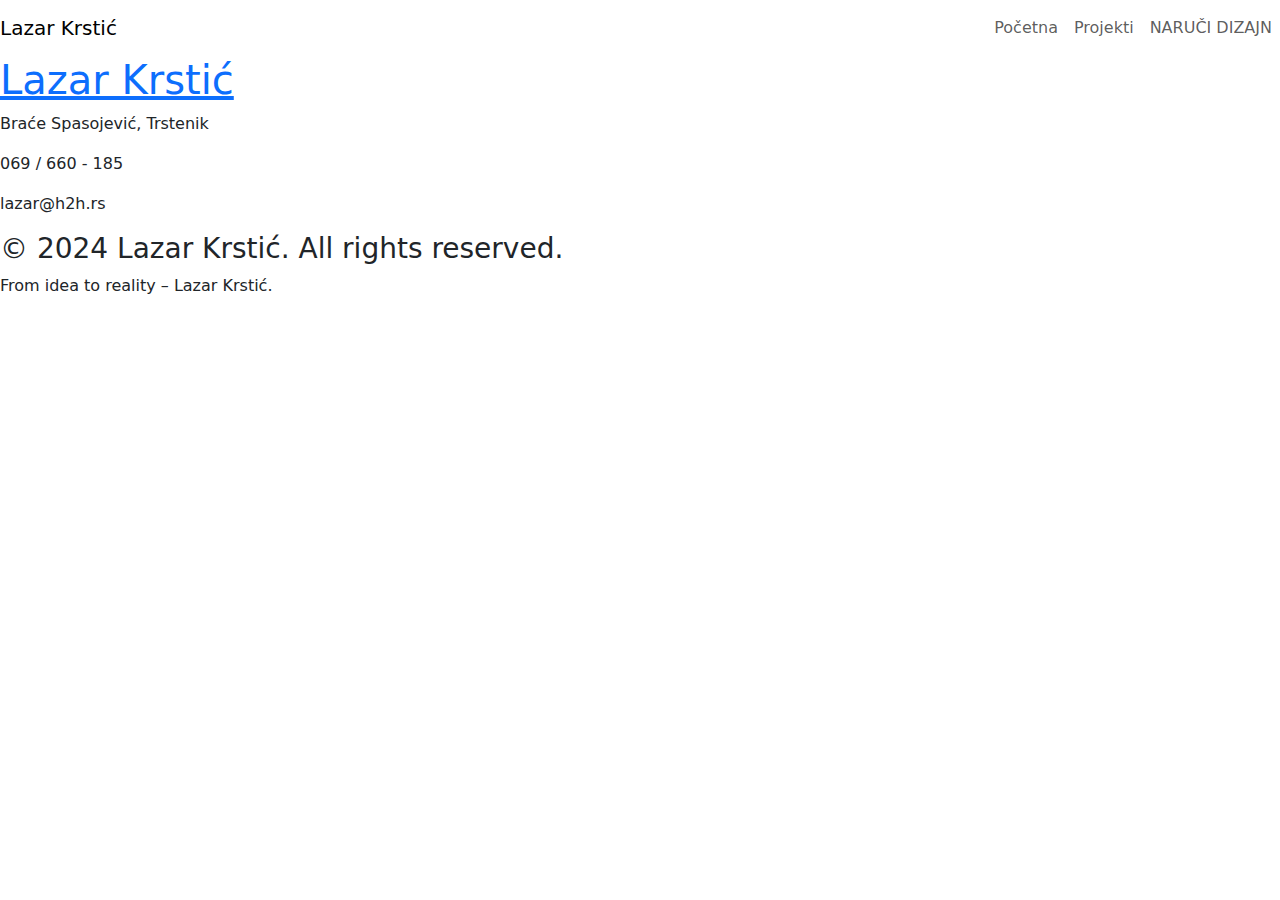
==== order.html @ b0a6ca9a "Add files via upload" ====
<!doctype html>
<html lang="en">
  <head>
    <meta charset="utf-8">
    <meta name="viewport" content="width=device-width, initial-scale=1">
    <title>LK-Početna</title>
    <link rel="icon" href="assets/icon.png" type="image/png"> <!-- Dodato za favicon -->
    <link href="https://cdn.jsdelivr.net/npm/bootstrap@5.3.3/dist/css/bootstrap.min.css" rel="stylesheet" integrity="sha384-QWTKZyjpPEjISv5WaRU9OFeRpok6YctnYmDr5pNlyT2bRjXh0JMhjY6hW+ALEwIH" crossorigin="anonymous">
    <link rel="stylesheet" href="css/style.css">
    <link rel="stylesheet" href="https://cdn.jsdelivr.net/npm/swiper@11/swiper-bundle.min.css"/>
    <link rel="stylesheet" href="https://unpkg.com/swiper/swiper-bundle.min.css">


</head>
  <body>
    <!-- Custom cursor -->
    <div class="custom-cursor"></div>
    
    <!-- Navbar -->
    <nav class="navbar navbar-expand-lg">
      <a class="navbar-brand" href="index.html">Lazar Krstić</a>
      <button class="navbar-toggler" type="button" data-bs-toggle="collapse" data-bs-target="#navbarNav" aria-controls="navbarNav" aria-expanded="false" aria-label="Toggle navigation">
        <span class="navbar-toggler-icon"></span>
      </button>
      <div class="collapse navbar-collapse justify-content-end" id="navbarNav">
        <ul class="navbar-nav">
          <li class="nav-item">
            <a class="nav-link" id="home-link" href="index.html">Početna</a>
          </li>
          <li class="nav-item">
            <a class="nav-link" id="projects-link" href="projects.html">Projekti</a>
          </li>
          <li class="nav-item">
            <a class="nav-link button-link" id="order-link" href="order.html">NARUČI DIZAJN</a>
          </li>
        </ul>
      </div>
    </nav>

    <!-- Footer -->
    <footer class="custom-footer">
      <div class="footer-left">
        <h1><a href="index.html" class="footer-link">Lazar Krstić</a></h1>
      </div>
      <div class="footer-right">
        <p>Braće Spasojević, Trstenik</p>
        <p>069 / 660 - 185</p>
        <p>lazar@h2h.rs</p>
        <h3>&copy; 2024 Lazar Krstić. All rights reserved.</h3>
        <p>From idea to reality – Lazar Krstić.</p>
      </div>
    </footer>
  
    <!-- Scripts -->
      <script src="https://cdn.jsdelivr.net/npm/bootstrap@5.3.3/dist/js/bootstrap.bundle.min.js" integrity="sha384-YvpcrYf0tY3lHB60NNkmXc5s9fDVZLESaAA55NDzOxhy9GkcIdslK1eN7N6jIeHz" crossorigin="anonymous"></script>
      <script src="https://code.jquery.com/jquery-3.6.0.min.js"></script>
      <script src="js/script.js"></script>
      <script src="https://cdn.jsdelivr.net/npm/swiper@11/swiper-bundle.min.js"></script>
  </body>
</html>
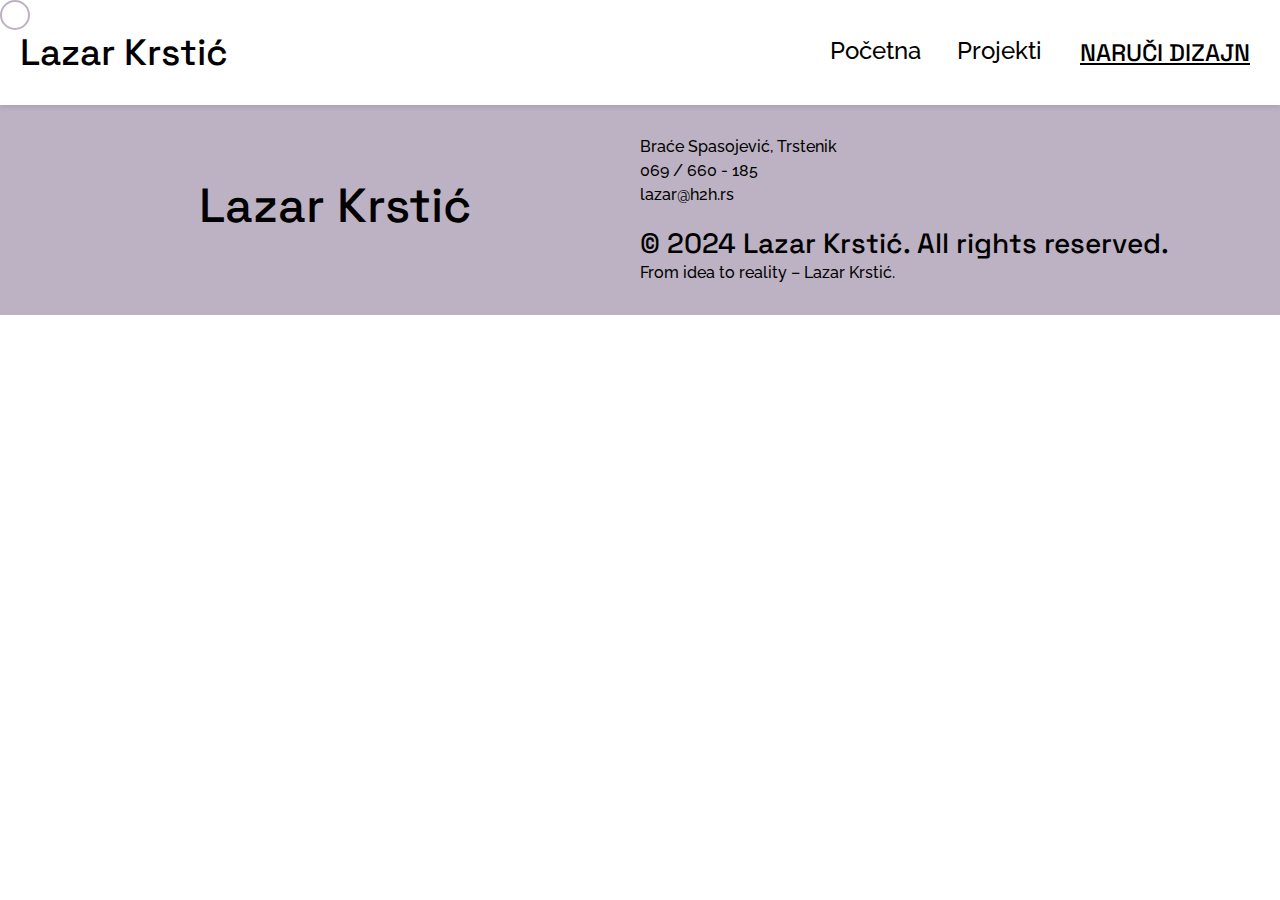
==== commit 3399e8e6: "Update order.html" ====
--- a/order.html
+++ b/order.html
@@ -4,7 +4,7 @@
     <meta charset="utf-8">
     <meta name="viewport" content="width=device-width, initial-scale=1">
     <title>LK-Početna</title>
-    <link rel="icon" href="assets/icon.png" type="image/png"> <!-- Dodato za favicon -->
+    <link rel="shortcut icon" type="image/png" href="assets/icon.png?">
     <link href="https://cdn.jsdelivr.net/npm/bootstrap@5.3.3/dist/css/bootstrap.min.css" rel="stylesheet" integrity="sha384-QWTKZyjpPEjISv5WaRU9OFeRpok6YctnYmDr5pNlyT2bRjXh0JMhjY6hW+ALEwIH" crossorigin="anonymous">
     <link rel="stylesheet" href="css/style.css">
     <link rel="stylesheet" href="https://cdn.jsdelivr.net/npm/swiper@11/swiper-bundle.min.css"/>
@@ -57,4 +57,4 @@
       <script src="js/script.js"></script>
       <script src="https://cdn.jsdelivr.net/npm/swiper@11/swiper-bundle.min.js"></script>
   </body>
-</html>+</html>
--- a/css/style.css
+++ b/css/style.css
@@ -0,0 +1,435 @@
+
+
+
+
+/* ======= Global Styles ======= */
+@import url('https://fonts.googleapis.com/css2?family=Raleway:wght@500&family=Space+Grotesk:wght@500&display=swap');
+
+/* Globalni font za ceo sajt*/
+body {
+  font-family: 'Raleway', sans-serif;
+  font-optical-sizing: auto;
+  font-weight: 500;
+  font-style: normal;
+  color: #000000; /* Primer boje */
+  /* padding-top: 0 !important; */
+}
+
+h1 {
+  font-family: "Space Grotesk", serif;
+  font-optical-sizing: auto;
+  font-weight: 500;
+  font-style: normal;
+  font-size: 3rem; /* Primer veličine */
+  color: #2c2c2c; /* Primer boje */
+}
+
+p {
+  font-family: 'Raleway', sans-serif;
+  font-weight: 500;
+  margin: 0; /* Manji razmak između redova */
+} 
+
+/* ======= Global Styles End ======= */
+
+
+/* ======= Custom Mouse Cursor Styles ======= */
+  .custom-cursor {
+    width: 30px;
+    height: 30px;
+    border: 2px solid #bdb2c3;
+    border-radius: 50%;
+    position: fixed;
+    pointer-events: none;
+    z-index: 9999;
+    transform: translate(-50%, -50%);
+    transition: background-color 0.3s ease, transform 0.1s ease-out;
+  }
+
+  /* Početno sakrivanje kruga */
+  .custom-cursor.hidden {
+    opacity: 0;
+  }
+
+/* ======= Custom Mouse Cursor Styles ======= */
+
+/* ======= Navbar Styles ======= */
+  .navbar {
+    background-color: #fff;
+    padding: 20px;
+    box-shadow: 0 2px 5px rgba(0, 0, 0, 0.1);
+  }
+
+  .navbar-brand {
+    font-family: 'Space Grotesk', sans-serif;
+    font-size: 2.3rem;
+    font-weight: 500;
+    text-decoration: none;
+    color: #000;
+    margin-right: auto;
+    margin-left: auto;
+  }
+
+  .navbar-nav {
+    margin-left: auto; /* Pomera sve stavke osim navbar-brand uz desnu ivicu */
+  }
+
+  .navbar-nav .nav-item {
+    margin-left: 20px; /* Razmak između stavki */
+  }
+
+  .navbar-nav .nav-link {
+    font-family: 'Raleway', sans-serif;
+    font-size: 1.5rem;
+    font-weight: 500;
+    text-decoration: none;
+    color: #000;
+    padding: 10px 0;
+    transition: color 0.3s ease;
+  }
+
+  .navbar-nav .nav-link.active {
+    text-decoration: underline; /* Podvlačenje aktivne stavke */
+  }
+
+  .navbar-nav .nav-link:hover {
+    color: #bdb2c3;
+  }
+
+  .navbar-nav .button-link {
+    font-family: 'Space Grotesk', sans-serif;
+    font-weight: 500;
+    border: 2px solid transparent;
+    transition: all 1s ease;
+  }
+
+  .navbar-nav .button-link:hover {
+    border-color: #000;
+    color: #fff;
+    padding-right: 40px;
+    padding-left: 40px;
+    background-color: #000;
+    text-decoration: none;
+  }
+
+  .navbar-toggler {
+    border: none;
+    background: transparent;
+  }
+
+  .navbar-toggler:focus {
+    outline: none;
+    box-shadow: none;
+  }
+
+  .navbar-toggler-icon {
+    width: 30px;
+    height: 3px;
+    background-color: #000;
+    display: block;
+    position: relative;
+    transition: all 0.3s ease;
+  }
+
+  .navbar-toggler-icon::before,
+  .navbar-toggler-icon::after {
+    content: '';
+    width: 30px;
+    height: 3px;
+    background-color: #000;
+    display: block;
+    position: absolute;
+    transition: all 0.3s ease;
+  }
+
+  .navbar-toggler-icon::before {
+    top: -10px;
+  }
+
+  .navbar-toggler-icon::after {
+    top: 10px;
+  }
+
+  .navbar-toggler.collapsed .navbar-toggler-icon {
+    transform: rotate(0);
+  }
+
+  .navbar-toggler.collapsed .navbar-toggler-icon::before {
+    transform: rotate(0);
+    top: -10px;
+  }
+
+  .navbar-toggler.collapsed .navbar-toggler-icon::after {
+    transform: rotate(0);
+    top: 10px;
+  }
+
+  .navbar-toggler:not(.collapsed) .navbar-toggler-icon {
+    transform: rotate(45deg);
+  }
+
+  .navbar-toggler:not(.collapsed) .navbar-toggler-icon::before {
+    transform: rotate(90deg);
+    top: 0;
+  }
+
+  .navbar-toggler:not(.collapsed) .navbar-toggler-icon::after {
+    transform: rotate(90deg);
+    top: 0;
+  }
+/* ======= Navbar Styles End======= */
+
+
+/* ======= Intro Section Styles ======= */
+  .intro-section {
+    background-color: #ebeaeb;
+    padding: 50px;
+    border-top: 2px solid #000;
+    border-bottom: 2px solid #000;
+  }
+
+  .display-4 {
+    font-family: 'Space Grotesk';
+    font-optical-sizing: auto;
+    font-weight: 500;
+    font-style: normal;
+    color: #000000; /* Primer boje */
+    letter-spacing: -0.5px; /* Smanjen razmak između karaktera */
+    line-height: 1.2; /* Smanjen razmak između redova */
+  }
+
+  .lead {
+      font-family: 'Space Grotesk';
+      font-size: 2rem;
+      font-weight: 500;
+      font-style: normal;
+      color: #000000; /* Primer boje */
+      letter-spacing: -0.5px; /* Smanjen razmak između karaktera */
+      line-height: 1.2; /* Smanjen razmak između redova */
+  }
+
+  .btn {
+    background-color: #000000; /* Dark background color */
+    color: #fff; /* White text color */
+    padding: 10px;
+    padding-left: 30px;
+    padding-right: 30px;
+    
+    border: none; /* Remove border */
+    border-radius: 0; /* Rounded corners */
+    font-size: 2rem; /* Font size */
+    text-align: center; /* Center text */
+    text-decoration: none; /* Remove underline */
+    display: inline-block; /* Inline block display */
+    transition: background-color 0.9s ease;
+    margin-top: 60px;
+    font-family: "Space Grotesk", serif;
+  }
+
+  .btn:hover {
+    color: #000;
+    background-color: #fff;
+    border-color: #000;
+    padding-left: 50px;
+    padding-right: 50px;
+    transition: all 1s ease;
+  }
+
+  .img-fluid {
+    width: 100%;
+    height: auto;
+    object-fit: cover;
+    padding-top: 50px;
+  }
+/* ======= Intro Section Styles End ======= */
+
+
+/* ======= Radna Sekcija ======= */
+.work-method .title { 
+  font-family: 'Space Grotesk', sans-serif; 
+  font-size: 3rem; 
+  padding-bottom: 50px;
+  margin-top: 30px;
+}
+
+.work-method .subtitle { 
+  font-family: 'Space Grotesk', sans-serif; 
+  font-size: 2rem;
+  padding-top: 50px;
+} 
+
+.work-method .text { 
+  font-family: 'Raleway', sans-serif;
+  font-size: 1.5rem;
+}
+
+.work-method .img-fluid { 
+  width: auto; 
+  height: 800px; 
+  object-fit: cover;
+  padding: 0;
+  margin: 0; 
+}
+
+.work-method .col-md-6.p-4 {
+  display: flex;
+  align-items: center;
+  justify-content: center;
+  padding: 0;
+  
+}
+
+@media (max-width: 767.98px) {
+  .work-method .text-left {
+    padding-left: 15px;
+    padding-right: 15px;
+  }
+}
+/* ======= Radna sekcija Kraj ======= */
+
+
+/* ======= Slider sekcija ======= */
+
+  .custom-slider-section {
+    background-color: #000; /* Crna pozadina */
+    padding: 80px 0;
+    text-align: center;
+    width: 100%;
+  }
+
+  .custom-icon-box {
+    color: #fff; /* Bela boja teksta i ikonica */
+  }
+
+  .custom-slider-title {
+    font-family: 'Space Grotesk', sans-serif;
+    font-size: 1.5rem;
+    font-weight: 500;
+    color: #fff; /* Bela boja teksta */
+  }
+
+  .custom-slider-text {
+    font-family: 'Raleway', sans-serif;
+    font-size: 1rem;
+    color: #ccc; /* Svetlija boja teksta */
+  }
+
+  .custom-icon-img {
+    size: 50px;
+    color: #fff; /* Bela boja ikonica */
+    margin-bottom: 20px;
+  }
+
+  .customSwiper {
+    width: 100%;
+    padding: 0; /* Uklanjanje paddinga */
+    margin: 0; /* Uklanjanje margina */
+  }
+
+  .customSwiper .swiper-wrapper {
+    width: 100%; /* Osiguranje da wrapper ide preko cele širine prozora */
+  }
+
+  .customSwiper .swiper-slide {
+    display: flex;
+    justify-content: center;
+    align-items: center;
+    width: calc(100% / 3); /* Prikazuje 3 slajda odjednom */
+  }
+
+/* ======= Slider sekcija kraj ======= */
+
+/* ======= Slideshow siteova sekcija ======= */
+  .custom-swiper-container {
+    width: 100%;
+    height: auto;
+    overflow: hidden;
+    padding-top: 50px;
+    padding-bottom: 50px;
+    border-top: 2px solid #000;
+    border-bottom: 2px solid #000;
+  }
+
+  .custom-swiper-text {
+    font-family: 'Space Grotesk', sans-serif;
+    font-size: 2.5rem;
+    font-weight: 500;
+    text-align: center;
+    color: #000000; /* Bela boja teksta */
+    padding-bottom: 20px;
+  }
+
+  .custom-swiper-wrapper {
+    display: flex;
+    align-items: center;
+  }
+
+  .custom-swiper-slide {
+    display: flex;
+    justify-content: center;
+    align-items: center;
+  }
+
+  .custom-swiper-img {
+    width: 100%;
+    height: 100%; /* Održava proporcije slike */
+    object-fit: cover; /* Održava proporcije slike unutar kontejnera */
+  }
+
+  .custom-swiper-button-prev,
+  .custom-swiper-button-next {
+    color: #fff; /* Bela boja za navigacione dugmiće */
+  }
+
+/* ======= Slideshow siteova sekcija kraj ======= */
+
+
+/* ======= Footer sekcija ======= */
+  .custom-footer {
+    background-color: #bdb2c3; /* Pozadinska boja */
+    padding: 30px;
+    display: flex;
+    justify-content: space-between;
+    align-items: center;
+    color: #000; /* Crna boja teksta */
+  }
+
+  .footer-left,
+  .footer-right {
+    text-align: left; /* Levo poravnanje teksta */
+  }
+
+  .footer-left {
+    flex: 1;
+    display: flex;
+    flex-direction: column;
+    align-items: center; /* Centriranje stavki */
+  }
+
+  .footer-right {
+    flex: 1;
+    display: flex;
+    flex-direction: column;
+    align-items: flex-start; /* Levo poravnanje stavki */
+    text-align: left; /* Levo poravnanje teksta */
+  }
+
+  .footer-right h3 {
+    font-family: 'Space Grotesk';
+    font-style: bold;
+    margin: 0;
+    margin-top: 20px;
+    text-align: right;
+  }
+
+  .footer-link {
+    color: #000; /* Crna boja linka */
+    text-decoration: none; /* Bez podvlačenja */
+  }
+  
+  .footer-link:hover {
+    font-size: larger;
+  }
+/* ======= Footer sekcija kraj ======= */
+
+
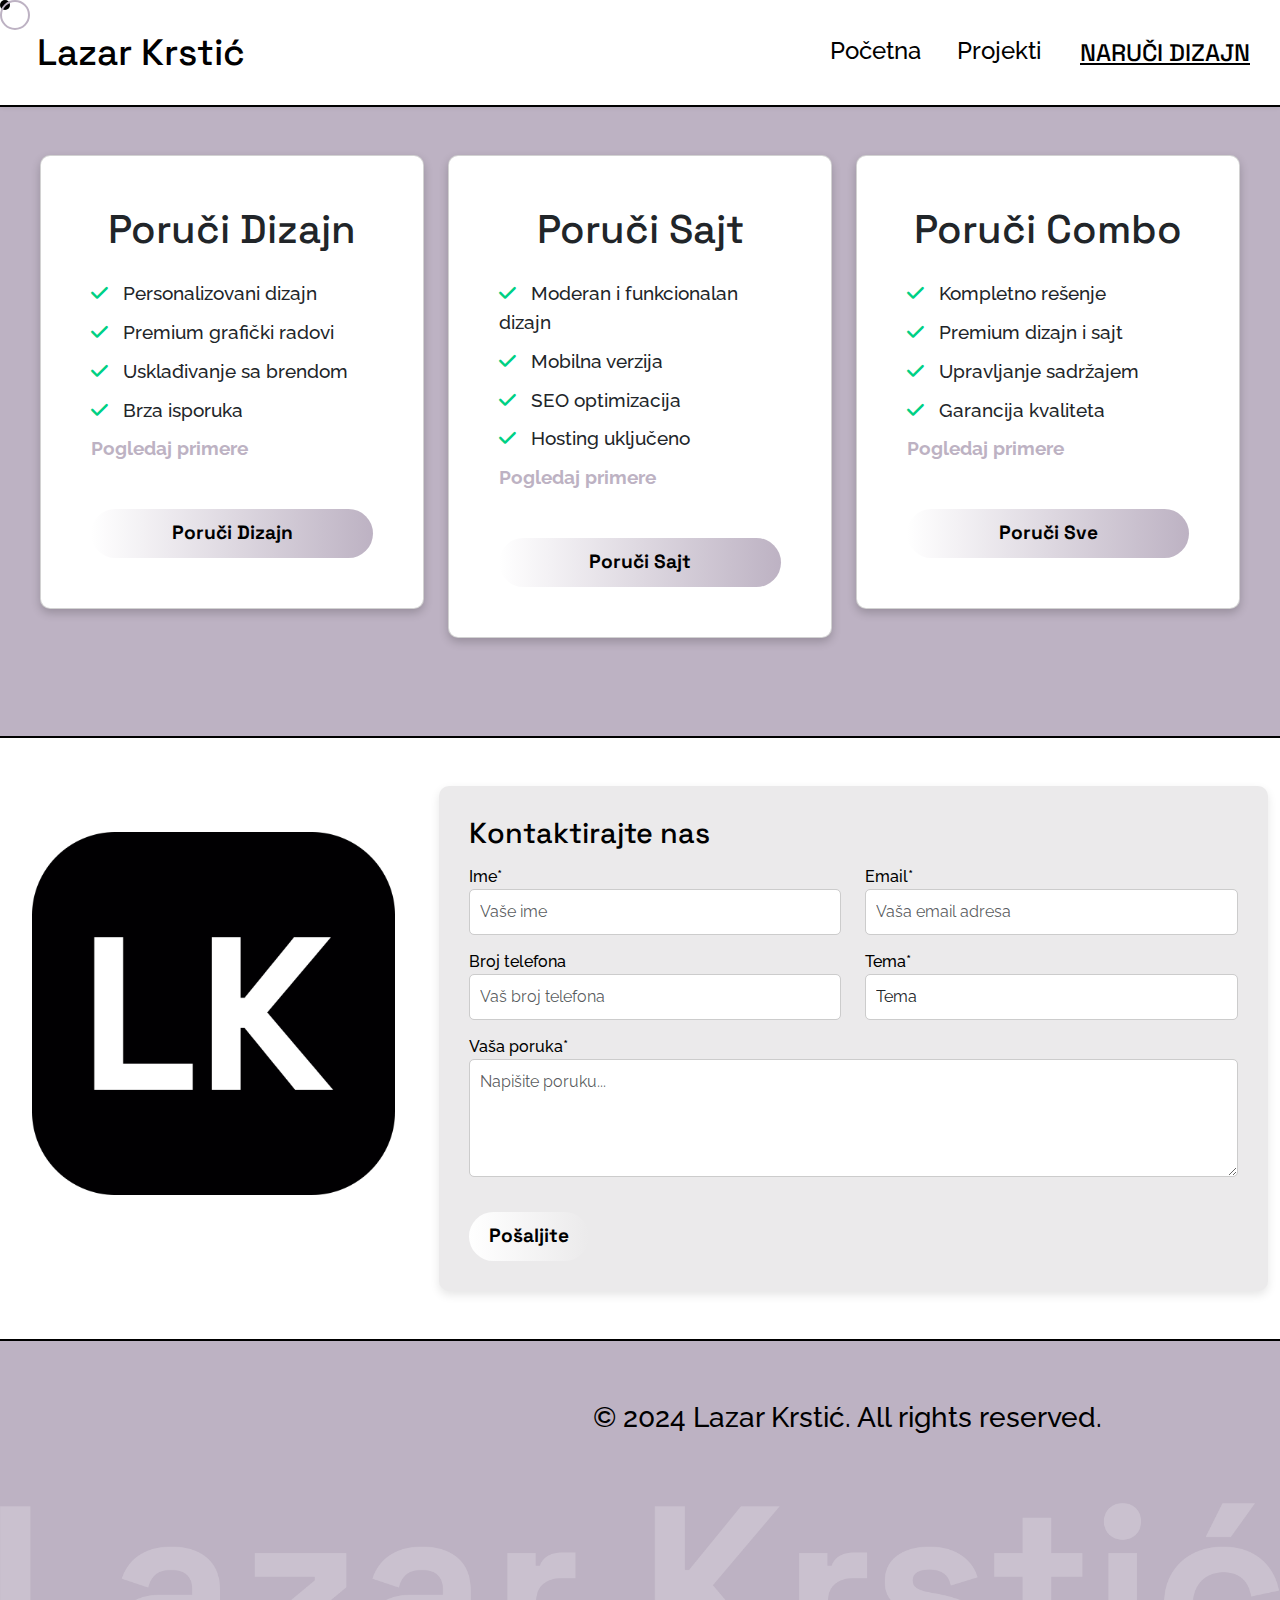
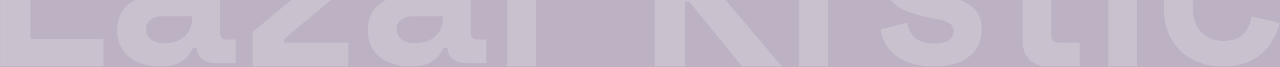
==== commit 83323304: "Add files via upload" ====
--- a/order.html
+++ b/order.html
@@ -3,23 +3,24 @@
   <head>
     <meta charset="utf-8">
     <meta name="viewport" content="width=device-width, initial-scale=1">
-    <title>LK-Početna</title>
-    <link rel="shortcut icon" type="image/png" href="assets/icon.png?">
+    <title>Naruči dizajn</title>
+    <link rel="icon" href="assets/icon.png" type="image/png"> <!-- Dodato za favicon -->
     <link href="https://cdn.jsdelivr.net/npm/bootstrap@5.3.3/dist/css/bootstrap.min.css" rel="stylesheet" integrity="sha384-QWTKZyjpPEjISv5WaRU9OFeRpok6YctnYmDr5pNlyT2bRjXh0JMhjY6hW+ALEwIH" crossorigin="anonymous">
     <link rel="stylesheet" href="css/style.css">
     <link rel="stylesheet" href="https://cdn.jsdelivr.net/npm/swiper@11/swiper-bundle.min.css"/>
     <link rel="stylesheet" href="https://unpkg.com/swiper/swiper-bundle.min.css">
-
+    <link rel="stylesheet" href="https://cdnjs.cloudflare.com/ajax/libs/font-awesome/6.0.0-beta3/css/all.min.css">
 
 </head>
   <body>
     <!-- Custom cursor -->
     <div class="custom-cursor"></div>
+    <div class="custom-cursor-inner"></div>
     
     <!-- Navbar -->
     <nav class="navbar navbar-expand-lg">
       <a class="navbar-brand" href="index.html">Lazar Krstić</a>
-      <button class="navbar-toggler" type="button" data-bs-toggle="collapse" data-bs-target="#navbarNav" aria-controls="navbarNav" aria-expanded="false" aria-label="Toggle navigation">
+      <button class="navbar-toggler collapsed" type="button" data-bs-toggle="collapse" data-bs-target="#navbarNav" aria-controls="navbarNav" aria-expanded="true" aria-label="Toggle navigation">
         <span class="navbar-toggler-icon"></span>
       </button>
       <div class="collapse navbar-collapse justify-content-end" id="navbarNav">
@@ -37,24 +38,135 @@
       </div>
     </nav>
 
+    <!-- Hero sekcija -->
+    <section class="order-design-section container-fluid py-5">
+      <div class="row justify-content-center">
+        <!-- Kartica 1: Poruči Dizajn -->
+        <div class="col-md-4">
+          <div class="card order-card">
+            <h3 class="card-title">Poruči Dizajn</h3>
+            <ul class="card-features">
+              <li><i class="fa fa-check"></i> Personalizovani dizajn</li>
+              <li><i class="fa fa-check"></i> Premium grafički radovi</li>
+              <li><i class="fa fa-check"></i> Usklađivanje sa brendom</li>
+              <li><i class="fa fa-check"></i> Brza isporuka</li>
+              <li><a href="https://www.instagram.com/krledesign/" target="_blank">Pogledaj primere</a></li>
+            </ul>
+            <button class="btn order-btn" data-subject="design">Poruči Dizajn</button>
+          </div>
+        </div>
+
+        <!-- Kartica 2: Poruči Sajt -->
+        <div class="col-md-4">
+          <div class="card order-card">
+            <h3 class="card-title">Poruči Sajt</h3>
+            <ul class="card-features">
+              <li><i class="fa fa-check"></i> Moderan i funkcionalan dizajn</li>
+              <li><i class="fa fa-check"></i> Mobilna verzija</li>
+              <li><i class="fa fa-check"></i> SEO optimizacija</li>
+              <li><i class="fa fa-check"></i> Hosting uključeno</li>
+              <li><a href="projects.html">Pogledaj primere</a></li>
+            </ul>
+            <button class="btn order-btn" data-subject="website">Poruči Sajt</button>
+          </div>
+        </div>
+
+        <!-- Kartica 3: Poruči Combo -->
+        <div class="col-md-4">
+          <div class="card order-card">
+            <h3 class="card-title">Poruči Combo</h3>
+            <ul class="card-features">
+              <li><i class="fa fa-check"></i> Kompletno rešenje</li>
+              <li><i class="fa fa-check"></i> Premium dizajn i sajt</li>
+              <li><i class="fa fa-check"></i> Upravljanje sadržajem</li>
+              <li><i class="fa fa-check"></i> Garancija kvaliteta</li>
+              <li><a href="projects.html">Pogledaj primere</a></li>
+            </ul>
+            <button class="btn order-btn" data-subject="combo">Poruči Sve</button>
+          </div>
+        </div>
+      </div>
+    </section>
+
+    <!-- Contact form -->
+    <section id="contact-form" class="contact-form-section container-fluid py-5">
+      <div class="row align-items-center">
+        <!-- Leva strana: Logo -->
+        <div class="col-md-4 text-center">
+          <img src="assets/icon.png" alt="Logo" class="contact-logo" />
+        </div>
+    
+        <!-- Desna strana: Forma -->
+        <div class="col-md-8">
+          <div class="form-container">
+            <h2 class="form-heading">Kontaktirajte nas</h2>
+            <form>
+              <div class="row">
+                <!-- Ime -->
+                <div class="col-md-6 form-group">
+                  <label for="name">Ime*</label>
+                  <input type="text" class="form-control" id="name" placeholder="Vaše ime" required />
+                </div>
+                <!-- Email -->
+                <div class="col-md-6 form-group">
+                  <label for="email">Email*</label>
+                  <input type="email" class="form-control" id="email" placeholder="Vaša email adresa" required />
+                </div>
+              </div>
+              <div class="row">
+                <!-- Broj telefona -->
+                <div class="col-md-6 form-group">
+                  <label for="phone">Broj telefona</label>
+                  <input type="text" class="form-control" id="phone" placeholder="Vaš broj telefona" />
+                </div>
+                <!-- Tema -->
+                <div class="col-md-6 form-group">
+                  <label for="subject">Tema*</label>
+                  <select class="form-control" id="subject" required>
+                    <option value="" disabled selected>Tema</option>
+                    <option value="design">Dizajn</option>
+                    <option value="website">Sajt</option>
+                    <option value="combo">Combo</option>
+                    <option value="other">Ostalo</option>
+                  </select>
+                </div>
+              </div>
+              <!-- Poruka -->
+              <div class="form-group">
+                <label for="message">Vaša poruka*</label>
+                <textarea class="form-control" id="message" rows="4" placeholder="Napišite poruku..." required></textarea>
+              </div>
+              <!-- Dugme -->
+              <button type="submit" class="btn submit-btn">Pošaljite</button>
+            </form>
+          </div>
+        </div>
+      </div>
+    </section>
+
     <!-- Footer -->
     <footer class="custom-footer">
-      <div class="footer-left">
-        <h1><a href="index.html" class="footer-link">Lazar Krstić</a></h1>
+      <div class="footer-content">
+        <div class="footer-left">
+          <p>Braće Spasojević, Trstenik</p>
+          <p>069 / 660 - 185</p>
+          <p>lazar@h2h.rs</p>
+        </div>
+        <div class="footer-right">
+          <h3>&copy; 2024 Lazar Krstić. All rights reserved.</h3>
+          <p>From idea to reality – Lazar Krstić.</p>
+        </div>
       </div>
-      <div class="footer-right">
-        <p>Braće Spasojević, Trstenik</p>
-        <p>069 / 660 - 185</p>
-        <p>lazar@h2h.rs</p>
-        <h3>&copy; 2024 Lazar Krstić. All rights reserved.</h3>
-        <p>From idea to reality – Lazar Krstić.</p>
+      <div class="footer-image">
+        <img src="assets/bgForFooter.png" alt="Footer Background">
       </div>
     </footer>
   
-    <!-- Scripts -->
+    <!--#region Script -->
       <script src="https://cdn.jsdelivr.net/npm/bootstrap@5.3.3/dist/js/bootstrap.bundle.min.js" integrity="sha384-YvpcrYf0tY3lHB60NNkmXc5s9fDVZLESaAA55NDzOxhy9GkcIdslK1eN7N6jIeHz" crossorigin="anonymous"></script>
       <script src="https://code.jquery.com/jquery-3.6.0.min.js"></script>
       <script src="js/script.js"></script>
       <script src="https://cdn.jsdelivr.net/npm/swiper@11/swiper-bundle.min.js"></script>
+    <!-- #endregion -->
   </body>
-</html>
+</html>--- a/css/style.css
+++ b/css/style.css
@@ -1,8 +1,5 @@
 
-
-
-
-/* ======= Global Styles ======= */
+/* #region Global Styles */
 @import url('https://fonts.googleapis.com/css2?family=Raleway:wght@500&family=Space+Grotesk:wght@500&display=swap');
 
 /* Globalni font za ceo sajt*/
@@ -16,44 +13,65 @@
 }
 
 h1 {
-  font-family: "Space Grotesk", serif;
+  font-family: "Space Grotesk", sans-serif;
   font-optical-sizing: auto;
   font-weight: 500;
   font-style: normal;
   font-size: 3rem; /* Primer veličine */
   color: #2c2c2c; /* Primer boje */
+  letter-spacing: -2px;
 }
 
 p {
   font-family: 'Raleway', sans-serif;
   font-weight: 500;
   margin: 0; /* Manji razmak između redova */
+  opacity: 0;
+  transform: translateY(20px);
+  transition: opacity 2s ease, transform 2s ease;
 } 
 
-/* ======= Global Styles End ======= */
-
-
-/* ======= Custom Mouse Cursor Styles ======= */
-  .custom-cursor {
-    width: 30px;
-    height: 30px;
-    border: 2px solid #bdb2c3;
-    border-radius: 50%;
-    position: fixed;
-    pointer-events: none;
-    z-index: 9999;
-    transform: translate(-50%, -50%);
-    transition: background-color 0.3s ease, transform 0.1s ease-out;
-  }
-
-  /* Početno sakrivanje kruga */
-  .custom-cursor.hidden {
-    opacity: 0;
-  }
-
-/* ======= Custom Mouse Cursor Styles ======= */
-
-/* ======= Navbar Styles ======= */
+/* Klasa koja se dodaje kada je element u vidljivosti */
+p.fade-in {
+  opacity: 1;
+  transform: translateY(0);
+}
+
+/* #endregion */
+
+/* #region Custom Mouse Cursor Styles */
+    .custom-cursor {
+      width: 30px;
+      height: 30px;
+      border: 2px solid #bdb2c3;
+      border-radius: 50%;
+      position: fixed;
+      pointer-events: none;
+      z-index: 9999;
+      transform: translate(-50%, -50%);
+      transition: background-color 0.3s ease, transform 0.1s ease-out;
+    }
+
+    .custom-cursor-inner {
+      width: 10px;
+      height: 10px;
+      background-color: #000;
+      border-radius: 50%;
+      position: fixed;
+      pointer-events: none;
+      z-index: 9998;
+      transform: translate(-50%, -50%);
+      transition: transform 0.1s ease-out;
+    }
+    
+    .custom-cursor.hidden,
+    .custom-cursor-inner.hidden {
+      opacity: 0;
+    }
+
+/* #endregion */
+
+/* #region Navbar Styles */
   .navbar {
     background-color: #fff;
     padding: 20px;
@@ -67,7 +85,7 @@
     text-decoration: none;
     color: #000;
     margin-right: auto;
-    margin-left: auto;
+    margin-left: 17px;
   }
 
   .navbar-nav {
@@ -100,7 +118,7 @@
     font-family: 'Space Grotesk', sans-serif;
     font-weight: 500;
     border: 2px solid transparent;
-    transition: all 1s ease;
+    transition: all 0.3s ease;
   }
 
   .navbar-nav .button-link:hover {
@@ -116,21 +134,21 @@
     border: none;
     background: transparent;
   }
-
+  
   .navbar-toggler:focus {
     outline: none;
     box-shadow: none;
   }
-
+  
   .navbar-toggler-icon {
     width: 30px;
     height: 3px;
     background-color: #000;
     display: block;
     position: relative;
-    transition: all 0.3s ease;
-  }
-
+    transition: all 0.3s ease; /* Smanjena tranzicija za brži efekat */
+  }
+  
   .navbar-toggler-icon::before,
   .navbar-toggler-icon::after {
     content: '';
@@ -141,46 +159,31 @@
     position: absolute;
     transition: all 0.3s ease;
   }
-
+  
   .navbar-toggler-icon::before {
     top: -10px;
   }
-
+  
   .navbar-toggler-icon::after {
     top: 10px;
   }
-
-  .navbar-toggler.collapsed .navbar-toggler-icon {
-    transform: rotate(0);
-  }
-
-  .navbar-toggler.collapsed .navbar-toggler-icon::before {
-    transform: rotate(0);
-    top: -10px;
-  }
-
-  .navbar-toggler.collapsed .navbar-toggler-icon::after {
-    transform: rotate(0);
-    top: 10px;
-  }
-
+  
   .navbar-toggler:not(.collapsed) .navbar-toggler-icon {
     transform: rotate(45deg);
   }
-
+  
   .navbar-toggler:not(.collapsed) .navbar-toggler-icon::before {
     transform: rotate(90deg);
     top: 0;
   }
-
+  
   .navbar-toggler:not(.collapsed) .navbar-toggler-icon::after {
     transform: rotate(90deg);
     top: 0;
   }
-/* ======= Navbar Styles End======= */
-
-
-/* ======= Intro Section Styles ======= */
+/* #endregion */
+
+/* #region Intro Section Styles */
   .intro-section {
     background-color: #ebeaeb;
     padding: 50px;
@@ -212,8 +215,8 @@
     background-color: #000000; /* Dark background color */
     color: #fff; /* White text color */
     padding: 10px;
-    padding-left: 30px;
-    padding-right: 30px;
+    padding-left: 40px;
+    padding-right: 40px;
     
     border: none; /* Remove border */
     border-radius: 0; /* Rounded corners */
@@ -241,10 +244,10 @@
     object-fit: cover;
     padding-top: 50px;
   }
-/* ======= Intro Section Styles End ======= */
-
-
-/* ======= Radna Sekcija ======= */
+
+/* #endregion */
+
+/* #region Work Method Styles */
 .work-method .title { 
   font-family: 'Space Grotesk', sans-serif; 
   font-size: 3rem; 
@@ -265,7 +268,7 @@
 
 .work-method .img-fluid { 
   width: auto; 
-  height: 800px; 
+  height: 100%; 
   object-fit: cover;
   padding: 0;
   margin: 0; 
@@ -284,21 +287,23 @@
     padding-left: 15px;
     padding-right: 15px;
   }
-}
-/* ======= Radna sekcija Kraj ======= */
-
-
-/* ======= Slider sekcija ======= */
+  .work-method .img-fluid { 
+    height: auto; 
+  }
+}
+/* #endregion */
+
+/* #region Slider Styles */
 
   .custom-slider-section {
     background-color: #000; /* Crna pozadina */
     padding: 80px 0;
     text-align: center;
-    width: 100%;
+    height: auto;
   }
 
   .custom-icon-box {
-    color: #fff; /* Bela boja teksta i ikonica */
+    color: #fff; /* Bela boja ikonica */
   }
 
   .custom-slider-title {
@@ -312,42 +317,45 @@
     font-family: 'Raleway', sans-serif;
     font-size: 1rem;
     color: #ccc; /* Svetlija boja teksta */
+    margin-top: 5px;
   }
 
   .custom-icon-img {
-    size: 50px;
+    width: 90px; /* Fiksna širina */
+    height: 90px; /* Fiksna visina */
     color: #fff; /* Bela boja ikonica */
-    margin-bottom: 20px;
+    margin-bottom: 30px;
   }
 
   .customSwiper {
     width: 100%;
     padding: 0; /* Uklanjanje paddinga */
     margin: 0; /* Uklanjanje margina */
+    align-items: center;
   }
 
   .customSwiper .swiper-wrapper {
     width: 100%; /* Osiguranje da wrapper ide preko cele širine prozora */
+    height: auto; /* Visina se prilagođava sadržaju */
   }
 
   .customSwiper .swiper-slide {
     display: flex;
     justify-content: center;
     align-items: center;
-    width: calc(100% / 3); /* Prikazuje 3 slajda odjednom */
-  }
-
-/* ======= Slider sekcija kraj ======= */
-
-/* ======= Slideshow siteova sekcija ======= */
+    height: auto;
+  }
+
+
+/* #endregion*/
+
+/* #region Slideshow Style */
   .custom-swiper-container {
     width: 100%;
     height: auto;
     overflow: hidden;
     padding-top: 50px;
     padding-bottom: 50px;
-    border-top: 2px solid #000;
-    border-bottom: 2px solid #000;
   }
 
   .custom-swiper-text {
@@ -356,7 +364,8 @@
     font-weight: 500;
     text-align: center;
     color: #000000; /* Bela boja teksta */
-    padding-bottom: 20px;
+    padding-top: 30px;
+    padding-bottom: 50px;
   }
 
   .custom-swiper-wrapper {
@@ -372,7 +381,7 @@
 
   .custom-swiper-img {
     width: 100%;
-    height: 100%; /* Održava proporcije slike */
+    height: 100%;
     object-fit: cover; /* Održava proporcije slike unutar kontejnera */
   }
 
@@ -381,55 +390,542 @@
     color: #fff; /* Bela boja za navigacione dugmiće */
   }
 
-/* ======= Slideshow siteova sekcija kraj ======= */
-
-
-/* ======= Footer sekcija ======= */
-  .custom-footer {
-    background-color: #bdb2c3; /* Pozadinska boja */
+/* #endregion*/
+
+/* #region Solutions Section Styles */
+.solutions-section {
+  background-color: #f9f9f9;
+}
+
+.solution-section-container {
+  padding-left: 50px;
+  padding-right: 50px;
+  text-align: center;
+  
+}
+
+.solutions-title {
+  font-family: 'Space Grotesk', sans-serif;
+  font-size: 4rem;
+  font-weight: 500;
+  color: #000000;
+  padding-top: 30px; 
+  padding-bottom: 30px;
+
+}
+
+.solution-card {
+  background-color: #fff;
+  border-radius: 30px;
+  padding: 20px;
+  box-shadow: 0 4px 8px rgba(0, 0, 0, 0.1);
+  transition: transform 0.3s ease, box-shadow 0.3s ease;
+  text-align: left;
+  width: auto;
+  height: auto;
+  display: flex;
+  flex-direction: column;
+  justify-content: space-between;
+}
+
+.solution-card:hover {
+  transform: translateY(-5px);
+  /* manja senka */
+  /* box-shadow: 0 8px 16px rgba(0, 0, 0, 0.2);  */
+  /* veca senka */
+  box-shadow: 0 12px 24px rgba(0, 0, 0, 0.2);
+  
+}
+
+.solution-subtitle {
+  font-size: 1.5rem;
+  font-weight: 600;
+  color: #000000;
+  margin: 40px;
+}
+
+.solution-text {
+  font-size: 1rem;
+  color: #666;
+  margin: 40px;
+}
+
+.solution-link {
+  font-size: 1.5rem;
+  font-weight: 600;
+  color: #007bff;
+  text-decoration: none;
+  margin: 40px;
+}
+
+.solution-link:hover {
+  text-decoration: underline;
+}
+
+@media (max-width: 767.98px) {
+  .solutions-title {
+    font-size: 2rem;
+    padding-top: 0px; 
+    padding-bottom: 20px;
+
+  }
+}
+/* #endregion */
+
+/* #region Schedule Meeting Section Style */
+.schedule-meeting .title {
+  font-family: 'Space Grotesk', sans-serif;
+  font-size: 3rem;
+  padding-bottom: 20px;
+  margin-top: 30px;
+}
+
+.schedule-meeting .text {
+  font-family: 'Raleway', sans-serif;
+  font-size: 1.5rem;
+  margin-bottom: 30px;
+  color: #000000;
+}
+
+.schedule-meeting .form-label {
+  font-family: 'Raleway', sans-serif;
+  font-size: 1.2rem;
+  margin-bottom: 10px;
+  display: block;
+}
+
+.schedule-meeting .form-control {
+  width: 100%;
+  padding: 10px 15px;
+  font-size: 1rem;
+  border: 1px solid #ccc;
+  border-radius: 25px;
+  outline: none;
+}
+
+.schedule-meeting .form-control:focus {
+  border-color: #007bff;
+  box-shadow: 0 0 5px rgba(0, 123, 255, 0.5);
+}
+
+.schedule-meeting .col-md-6.p-4 {
+  background-color: #bdb2c3; /* Pozadinska boja */
+  display: flex;
+  align-items: center;
+  justify-content: center;
+  padding: 40px; /* Prostor oko teksta */
+  color: #fff; /* Bela boja teksta za bolji kontrast */
+  border-top: 2px solid #000;
+}
+
+.schedule-meeting .btn {
+  background-color: #007bff;
+  color: #fff;
+  padding: 10px 20px;
+  font-size: 1rem;
+  border: none;
+  border-radius: 25px;
+  cursor: pointer;
+  margin-bottom: 40px;
+}
+
+.schedule-meeting .btn:hover {
+  background-color: #0056b3;
+}
+
+.schedule-meeting .img-fluid {
+  width: auto;
+  height: 800px;
+  object-fit: cover;
+  padding: 0;
+  margin: 0;
+  border-top: 2px solid #000;
+}
+
+@media (max-width: 767.98px) {
+  .schedule-meeting .text-left {
+    padding-left: 15px;
+    padding-right: 15px;
+  }
+  .schedule-meeting .img-fluid {
+    height: auto;
+  }
+}
+/* #endregion */
+
+/* #region FAQ Section Style ======= */
+.faq-section {
+  padding: 50px;
+  border-top: 2px solid #000;
+  border-bottom: 2px solid #000;
+}
+
+.faq-title {
+  font-family: 'Space Grotesk', sans-serif;
+  font-size: 3rem;
+  margin-bottom: 10px;
+  text-align: center;
+}
+
+.faq-subtitle {
+  font-family: 'Raleway', sans-serif;
+  font-size: 1.5rem;
+  margin-bottom: 30px;
+  text-align: center;
+}
+
+.faq-container {
+  padding-left: 20px;
+}
+
+.faq-item {
+  margin-bottom: 15px;
+}
+
+.faq-question {
+  font-family: "Space Grotesk", serif;
+  font-optical-sizing: auto;
+  font-weight: 500;
+  font-style: normal;
+  font-size: 2rem;
+  display: flex;
+  color: #000000;
+  justify-content: space-between;
+  align-items: center;
+  cursor: pointer;
+  letter-spacing: -2px;
+}
+
+.faq-answer {
+  max-height: 0;
+  overflow: hidden;
+  font-size: 1.5rem;
+  transition: max-height 0.5s ease-out, padding 1s ease-out;
+}
+
+.faq-answer.open {
+  max-height: 500px; /* Adjust based on content */
+  padding-top: 10px;
+}
+
+.faq-toggle {
+  background-color: transparent;
+  border: none;
+  font-size: 1.5rem;
+  font-weight: bold;
+  cursor: pointer;
+  color: #555;
+  transition: transform 2s ease;
+}
+
+.faq-toggle.open {
+  transform: rotate(45deg);
+}
+
+.faq-toggle:hover {
+  color: #000;
+}
+
+hr {
+  border: none; /* Uklanja default border */
+  height: 2px; /* Visina linije */
+  background-color: #000; /* Crna boja */
+  margin: 10px 0; /* Margina iznad i ispod linije */
+}
+
+.faq-image {
+  position: relative;
+  max-width: 70%;
+  padding: 0 40px;
+  border-radius: 1000px;
+  object-fit: cover;
+  overflow: hidden;
+}
+@media (max-width: 767.98px) {
+  .faq-image {
+    max-width: 100%;
+    border-radius: 0;
+  }
+  .faq-section {
+    padding: 20px;
+  }
+}
+
+/* #endregion */
+
+/* #region Instagram Section Style */
+
+.instagram-section {
+  background-color: #bdb2c3;
+  border-top: 2px solid #000;
+  border-bottom: 2px solid #000;
+
+}
+
+.instagram-title {
+  font-family: 'Space Grotesk', sans-serif;
+  font-size: 2rem;
+  font-weight: bold;
+  margin-bottom: 20px;
+  text-decoration: none; /* Uklanja podvlačenje linka */
+  color: inherit; /* Nasleđuje boju teksta */
+  transition: transform 0.3s ease; /* Dodavanje tranzicije za hover efekat */
+}
+
+.instagram-title:hover {
+  transform: scale(1.1); /* Blago uvećanje teksta prilikom hovera */
+}
+
+.instagram-embed iframe {
+  border-radius: 10px;
+  max-width: 80%;
+  height: 600px;
+  margin: 0 auto;
+  margin-bottom: 80px;
+}
+
+/* #endregion */
+
+/* #region Orders Card Style */
+  .order-design-section {
+    background-color: #bdb2c3;
+    color: #fff;
+    padding: 20px 40px; /* Horizontal padding */
+    border-top: #000 solid 2px;
+  }
+
+  .order-card {
+    background-color: #ffffff;
+    border-radius: 10px;
+    padding: 50px;
+    text-align: center;
+    box-shadow: 0px 4px 10px rgba(0, 0, 0, 0.2);
+    transition: transform 0.3s, box-shadow 0.3s;
+    margin-bottom: 50px;
+  }
+
+  .order-card:hover {
+    transform: scale(1.05);
+    box-shadow: 0px 8px 20px rgba(0, 0, 0, 0.4);
+  }
+
+  .card-title {
+    font-family: 'Space Grotesk', sans-serif;
+    font-size: 2.5rem;
+    margin-bottom: 15px;
+  }
+
+  .card-features {
+    list-style: none;
+    padding: 0;
+    text-align: left;
+  }
+
+  .card-features li {
+    font-family: 'Raleway', sans-serif;
+    font-size: 1.2rem;
+    margin: 10px 0;
+    position: relative;
+  }
+
+  .card-features li i {
+    color: #00d084;
+    margin-right: 10px;
+  }
+
+  .card-features li a {
+    color: #bdb2c3;
+    text-decoration: none;
+    font-weight: bold;
+  }
+
+  .card-features li a:hover {
+    text-decoration: underline;
+  }
+
+  .order-btn {
+    background: linear-gradient(to right, #ffffff, #bdb2c3);
+    border: none;
+    color: #000;
+    font-weight: bold;
+    font-size: 1.2rem;
+    padding: 10px 20px;
+    border-radius: 30px;
+    margin-top: 20px;
+    cursor: pointer;
+    transition: background 0.3s ease;
+  }
+
+  .order-btn:hover {
+    background: linear-gradient(to left, #ffffff, #bdb2c3);
+  }
+
+  @media screen and (max-width: 767.98px) {
+    .card-title {
+      font-size: 2rem;
+    }   
+  }
+/* #endregion */
+
+/* #region Contact Form Style */
+  .contact-form-section {
+    background-color: #ffffff;
+    color: #000;
+    border-bottom: #000000 solid 2px;
+    border-top: #000000 solid 2px;
+  }
+
+  .contact-logo {
+    max-width: calc(100% - 40px); /* Automatska širina minus 40px */
+    transition: transform 2s ease-in-out;
+    animation: float 10s ease-in-out infinite; /* Dodaje animaciju lebdenja */
+    padding-bottom: 50px;
+  }
+  
+  @keyframes float {
+    0% {
+      transform: translate(0, 0);
+    }
+    10% {
+      transform: translate(10px, -10px);
+    }
+    20% {
+      transform: translate(-10px, 10px);
+    }
+    30% {
+      transform: translate(10px, 10px);
+    }
+    40% {
+      transform: translate(-10px, -10px);
+    }
+    50% {
+      transform: translate(10px, -10px);
+    }
+    60% {
+      transform: translate(-10px, 10px);
+    }
+    70% {
+      transform: translate(10px, 10px);
+    }
+    80% {
+      transform: translate(-10px, -10px);
+    }
+    90% {
+      transform: translate(10px, -10px);
+    }
+    100% {
+      transform: translate(0, 0);
+    }
+  }
+
+  .form-container {
+    background-color: #ebeaeb;
     padding: 30px;
-    display: flex;
-    justify-content: space-between;
+    border-radius: 10px;
+    box-shadow: 0 4px 10px rgba(0, 0, 0, 0.1);
+  }
+
+  .form-heading {
+    font-family: 'Space Grotesk', sans-serif;
+    font-size: 1.8rem;
+    margin-bottom: 15px;
+  }
+
+  .form-description {
+    font-family: 'Raleway', sans-serif;
+    font-size: 1rem;
+    margin-bottom: 20px;
+  }
+
+  .form-group {
+    margin-bottom: 15px;
+  }
+
+  .form-control {
+    width: 100%;
+    padding: 10px;
+    font-size: 1rem;
+    border: 1px solid #ccc;
+    border-radius: 5px;
+  }
+
+  .form-control:focus {
+    outline: none;
+    border-color: #000;
+  }
+
+  .submit-btn {
+    background: linear-gradient(to right, #ffffff, #ebeaeb);
+    border: none;
+    color: #000;
+    font-weight: bold;
+    font-size: 1.2rem;
+    padding: 10px 20px;
+    border-radius: 30px;
+    margin-top: 20px;
+    cursor: pointer;
+    transition: background 2s ease;
+  }
+
+  .submit-btn:hover {
+    background: linear-gradient(to left, #ffffff, #ebeaeb);
+  }
+
+/* #endregion */
+
+/* #region Footer Section Style */
+.custom-footer {
+  background-color: #bdb2c3;
+  padding-top: 30px;
+  display: flex;
+  flex-direction: column; /* Postavlja elemente jedan ispod drugog */
+  align-items: center;
+  color: #000;
+}
+
+.footer-content {
+  display: flex;
+  justify-content: space-between; /* Razmak između levog i desnog dela */
+  width: 80%; /* Smanjuje širinu footer-content kako bi elementi bili bliže jedan drugom */
+  padding: 0 20px; /* Horizontalni padding */
+  z-index: 1; /* Osigurava da je sadržaj iznad slike */
+}
+
+.footer-left {
+  text-align: left; 
+  padding: 30px;
+}
+
+.footer-right {
+  text-align: right;
+  padding: 30px;
+}
+
+.footer-image {
+  width: 100%; /* Osigurava da slika zauzima celu širinu */
+}
+
+.footer-image img {
+  width: 100%; 
+  height: auto; 
+  display: block; 
+  opacity: 0.2;
+}
+
+/* Media query za manje ekrane */
+@media (max-width: 767.98px) {
+  .footer-content {
+    flex-direction: column; /* Postavlja elemente jedan ispod drugog na manjim ekranima */
     align-items: center;
-    color: #000; /* Crna boja teksta */
+    text-align: center; /* Centriranje teksta */
+    width: 100%; /* Vraća širinu na 100% za manje ekrane */
+    padding: 10px;
   }
 
   .footer-left,
   .footer-right {
-    text-align: left; /* Levo poravnanje teksta */
-  }
-
-  .footer-left {
-    flex: 1;
-    display: flex;
-    flex-direction: column;
-    align-items: center; /* Centriranje stavki */
-  }
-
-  .footer-right {
-    flex: 1;
-    display: flex;
-    flex-direction: column;
-    align-items: flex-start; /* Levo poravnanje stavki */
-    text-align: left; /* Levo poravnanje teksta */
-  }
-
-  .footer-right h3 {
-    font-family: 'Space Grotesk';
-    font-style: bold;
-    margin: 0;
-    margin-top: 20px;
-    text-align: right;
-  }
-
-  .footer-link {
-    color: #000; /* Crna boja linka */
-    text-decoration: none; /* Bez podvlačenja */
-  }
-  
-  .footer-link:hover {
-    font-size: larger;
-  }
-/* ======= Footer sekcija kraj ======= */
-
-
+    width: 100%; /* Osigurava da elementi zauzimaju celu širinu na manjim ekranima */
+    text-align: center; /* Centriranje teksta */
+  }
+}
+/* #endregion */
